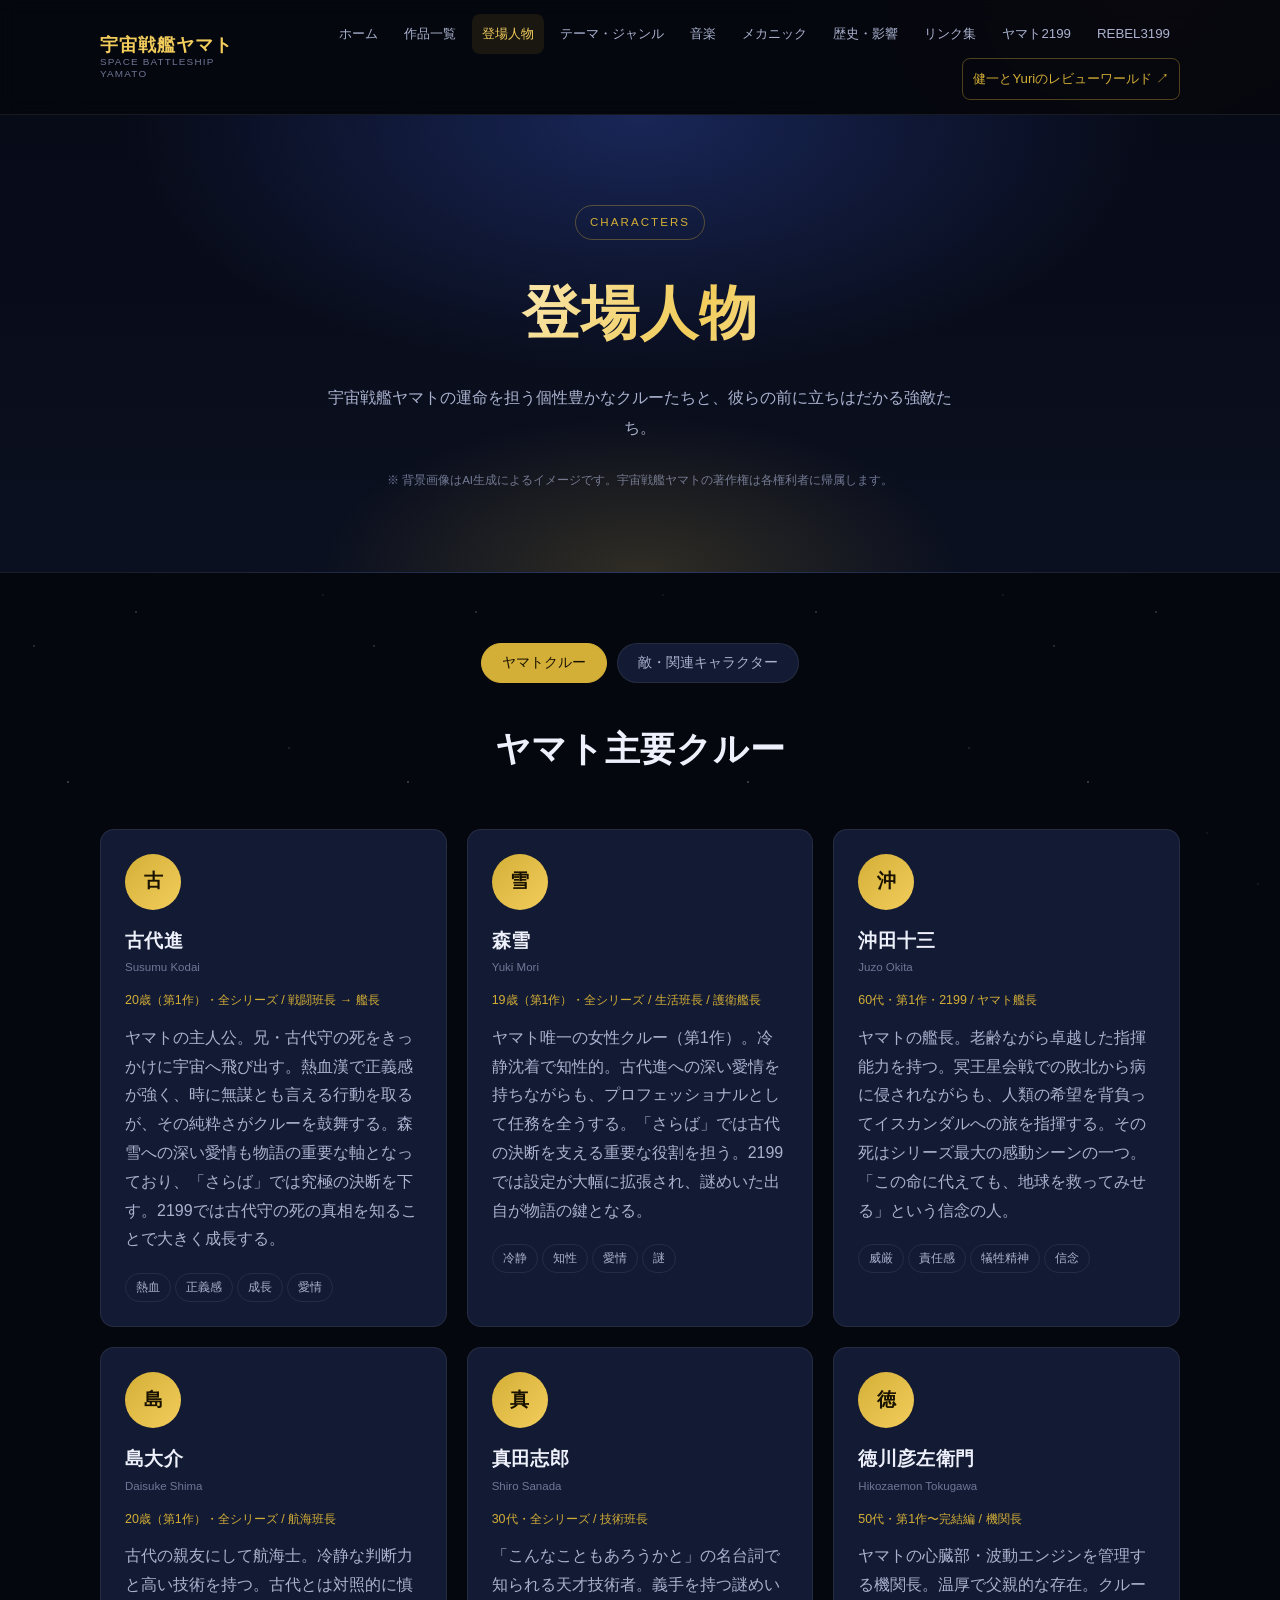
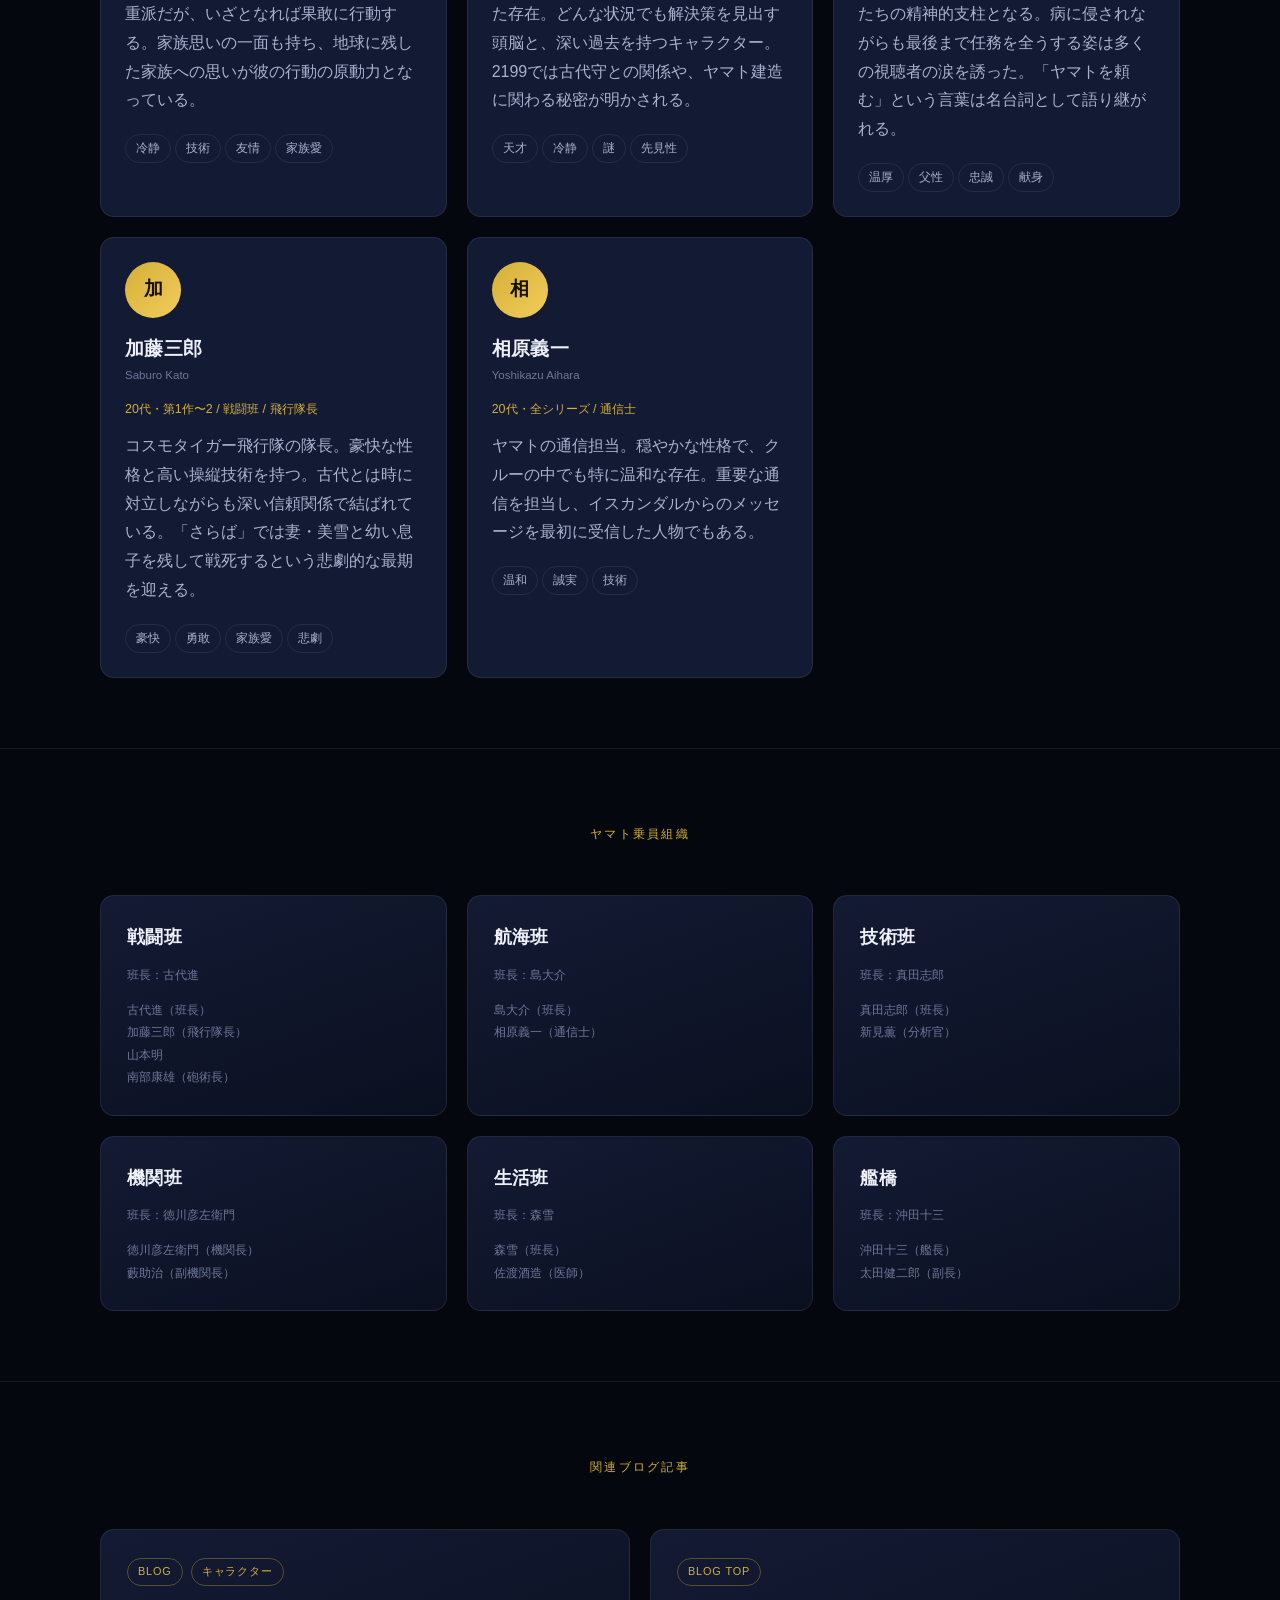
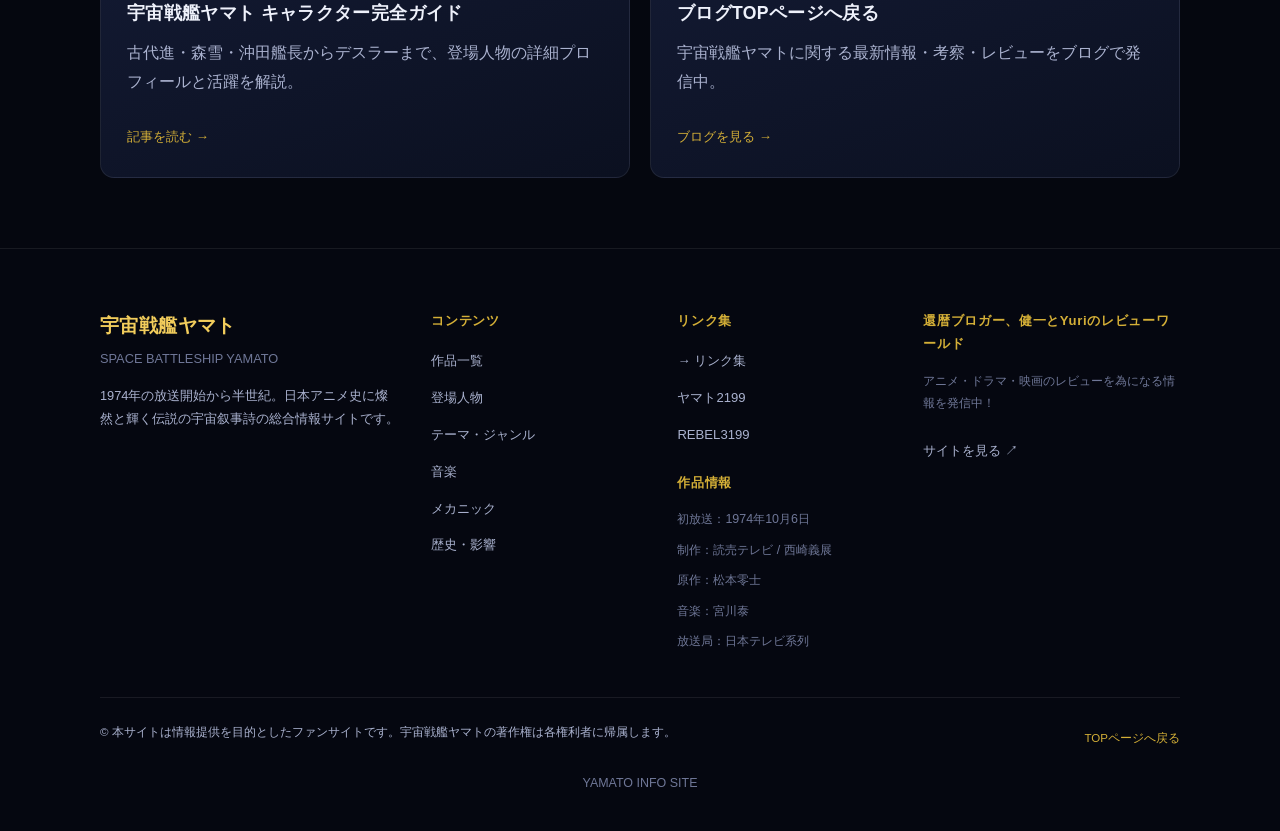
==== characters.html @ c0e8f72f "Initial static rebuild of 宇宙戦艦ヤマト総合情報サイト" ====
<!DOCTYPE html>
<html lang="ja">
<head>
<meta charset="UTF-8">
<meta name="viewport" content="width=device-width, initial-scale=1.0">
<title>登場人物 | 宇宙戦艦ヤマト 総合情報サイト</title>
<meta name="description" content="古代進、森雪、沖田艦長らヤマトクルーと、デスラー総統ら敵・関連キャラクターのプロフィールを紹介。">
<link rel="stylesheet" href="style.css">
</head>
<body>

<header class="site-header">
  <div class="header-inner">
    <a href="index.html" class="logo">
      <span class="logo-main">宇宙戦艦ヤマト</span>
      <span class="logo-sub">SPACE BATTLESHIP YAMATO</span>
    </a>
    <button class="nav-toggle" aria-label="メニューを開く" aria-expanded="false">&#9776;</button>
    <nav class="site-nav">
      <a href="index.html">ホーム</a>
      <a href="works.html">作品一覧</a>
      <a href="characters.html">登場人物</a>
      <a href="themes.html">テーマ・ジャンル</a>
      <a href="music.html">音楽</a>
      <a href="mechanics.html">メカニック</a>
      <a href="history.html">歴史・影響</a>
      <a href="links.html">リンク集</a>
      <a href="yamato2199.html">ヤマト2199</a>
      <a href="rebel3199.html">REBEL3199</a>
      <a href="https://www.anime-station.org/" target="_blank" rel="noopener noreferrer" class="nav-external">健一とYuriのレビューワールド ↗</a>
    </nav>
  </div>
</header>

<main>

  <section class="hero">
    <div class="container">
      <span class="eyebrow">CHARACTERS</span>
      <h1>登場人物</h1>
      <p class="lead">宇宙戦艦ヤマトの運命を担う個性豊かなクルーたちと、彼らの前に立ちはだかる強敵たち。</p>
      <p class="hero-note">※ 背景画像はAI生成によるイメージです。宇宙戦艦ヤマトの著作権は各権利者に帰属します。</p>
    </div>
  </section>

  <section>
    <div class="container">

      <div class="tabbar" data-tab-group="characters">
        <button class="tab-btn active" data-tab-target="crew">ヤマトクルー</button>
        <button class="tab-btn" data-tab-target="enemy">敵・関連キャラクター</button>
      </div>

      <!-- CREW PANEL -->
      <div class="tab-panel active" data-tab-panel="characters" data-tab-value="crew">
        <div class="section-head">
          <h2>ヤマト主要クルー</h2>
        </div>
        <div class="grid grid-3">

          <div class="char-card">
            <div class="char-avatar">古</div>
            <h3>古代進</h3>
            <p class="char-name-en">Susumu Kodai</p>
            <p class="char-meta">20歳（第1作）・全シリーズ / 戦闘班長 → 艦長</p>
            <p>ヤマトの主人公。兄・古代守の死をきっかけに宇宙へ飛び出す。熱血漢で正義感が強く、時に無謀とも言える行動を取るが、その純粋さがクルーを鼓舞する。森雪への深い愛情も物語の重要な軸となっており、「さらば」では究極の決断を下す。2199では古代守の死の真相を知ることで大きく成長する。</p>
            <span class="tag">熱血</span><span class="tag">正義感</span><span class="tag">成長</span><span class="tag">愛情</span>
          </div>

          <div class="char-card">
            <div class="char-avatar">雪</div>
            <h3>森雪</h3>
            <p class="char-name-en">Yuki Mori</p>
            <p class="char-meta">19歳（第1作）・全シリーズ / 生活班長 / 護衛艦長</p>
            <p>ヤマト唯一の女性クルー（第1作）。冷静沈着で知性的。古代進への深い愛情を持ちながらも、プロフェッショナルとして任務を全うする。「さらば」では古代の決断を支える重要な役割を担う。2199では設定が大幅に拡張され、謎めいた出自が物語の鍵となる。</p>
            <span class="tag">冷静</span><span class="tag">知性</span><span class="tag">愛情</span><span class="tag">謎</span>
          </div>

          <div class="char-card">
            <div class="char-avatar">沖</div>
            <h3>沖田十三</h3>
            <p class="char-name-en">Juzo Okita</p>
            <p class="char-meta">60代・第1作・2199 / ヤマト艦長</p>
            <p>ヤマトの艦長。老齢ながら卓越した指揮能力を持つ。冥王星会戦での敗北から病に侵されながらも、人類の希望を背負ってイスカンダルへの旅を指揮する。その死はシリーズ最大の感動シーンの一つ。「この命に代えても、地球を救ってみせる」という信念の人。</p>
            <span class="tag">威厳</span><span class="tag">責任感</span><span class="tag">犠牲精神</span><span class="tag">信念</span>
          </div>

          <div class="char-card">
            <div class="char-avatar">島</div>
            <h3>島大介</h3>
            <p class="char-name-en">Daisuke Shima</p>
            <p class="char-meta">20歳（第1作）・全シリーズ / 航海班長</p>
            <p>古代の親友にして航海士。冷静な判断力と高い技術を持つ。古代とは対照的に慎重派だが、いざとなれば果敢に行動する。家族思いの一面も持ち、地球に残した家族への思いが彼の行動の原動力となっている。</p>
            <span class="tag">冷静</span><span class="tag">技術</span><span class="tag">友情</span><span class="tag">家族愛</span>
          </div>

          <div class="char-card">
            <div class="char-avatar">真</div>
            <h3>真田志郎</h3>
            <p class="char-name-en">Shiro Sanada</p>
            <p class="char-meta">30代・全シリーズ / 技術班長</p>
            <p>「こんなこともあろうかと」の名台詞で知られる天才技術者。義手を持つ謎めいた存在。どんな状況でも解決策を見出す頭脳と、深い過去を持つキャラクター。2199では古代守との関係や、ヤマト建造に関わる秘密が明かされる。</p>
            <span class="tag">天才</span><span class="tag">冷静</span><span class="tag">謎</span><span class="tag">先見性</span>
          </div>

          <div class="char-card">
            <div class="char-avatar">徳</div>
            <h3>徳川彦左衛門</h3>
            <p class="char-name-en">Hikozaemon Tokugawa</p>
            <p class="char-meta">50代・第1作〜完結編 / 機関長</p>
            <p>ヤマトの心臓部・波動エンジンを管理する機関長。温厚で父親的な存在。クルーたちの精神的支柱となる。病に侵されながらも最後まで任務を全うする姿は多くの視聴者の涙を誘った。「ヤマトを頼む」という言葉は名台詞として語り継がれる。</p>
            <span class="tag">温厚</span><span class="tag">父性</span><span class="tag">忠誠</span><span class="tag">献身</span>
          </div>

          <div class="char-card">
            <div class="char-avatar">加</div>
            <h3>加藤三郎</h3>
            <p class="char-name-en">Saburo Kato</p>
            <p class="char-meta">20代・第1作〜2 / 戦闘班 / 飛行隊長</p>
            <p>コスモタイガー飛行隊の隊長。豪快な性格と高い操縦技術を持つ。古代とは時に対立しながらも深い信頼関係で結ばれている。「さらば」では妻・美雪と幼い息子を残して戦死するという悲劇的な最期を迎える。</p>
            <span class="tag">豪快</span><span class="tag">勇敢</span><span class="tag">家族愛</span><span class="tag">悲劇</span>
          </div>

          <div class="char-card">
            <div class="char-avatar">相</div>
            <h3>相原義一</h3>
            <p class="char-name-en">Yoshikazu Aihara</p>
            <p class="char-meta">20代・全シリーズ / 通信士</p>
            <p>ヤマトの通信担当。穏やかな性格で、クルーの中でも特に温和な存在。重要な通信を担当し、イスカンダルからのメッセージを最初に受信した人物でもある。</p>
            <span class="tag">温和</span><span class="tag">誠実</span><span class="tag">技術</span>
          </div>

        </div>
      </div>

      <!-- ENEMY PANEL -->
      <div class="tab-panel" data-tab-panel="characters" data-tab-value="enemy">
        <div class="section-head">
          <h2>敵・関連キャラクター</h2>
        </div>
        <div class="grid grid-3">

          <div class="char-card enemy">
            <div class="char-avatar">デ</div>
            <h3>デスラー</h3>
            <p class="char-name-en">Abelt Dessler</p>
            <p class="char-meta">ガミラス帝国 / ガミラス総統</p>
            <p>第1作の主要敵役。ガミラス星の独裁者にして天才的戦略家。当初は冷酷な侵略者として描かれるが、後のシリーズでは複雑な内面と誇り高き姿が明かされ、ヤマトの宿命的な好敵手となる。2199では「ガミラス人も生きる場所を求める者たち」という悲劇的な側面が強調される。</p>
            <span class="tag">カリスマ</span><span class="tag">誇り</span><span class="tag">宿命</span><span class="tag">複雑</span>
          </div>

          <div class="char-card enemy">
            <div class="char-avatar">ス</div>
            <h3>スターシャ</h3>
            <p class="char-name-en">Starsha Iscandar</p>
            <p class="char-meta">イスカンダル / イスカンダル女王</p>
            <p>イスカンダル星の女王。コスモクリーナーDの設計図を地球に送り、ヤマトの旅の目的を作った人物。古代守との悲恋、そして妹サーシャを通じてヤマトとの深い縁を持つ。2199では彼女の秘密と、ガミラスとイスカンダルの関係が詳しく描かれる。</p>
            <span class="tag">神秘</span><span class="tag">愛</span><span class="tag">犠牲</span><span class="tag">孤独</span>
          </div>

          <div class="char-card enemy">
            <div class="char-avatar">ズ</div>
            <h3>ズォーダー大帝</h3>
            <p class="char-name-en">Zordar</p>
            <p class="char-meta">白色彗星帝国 / 白色彗星帝国皇帝</p>
            <p>「さらば」「ヤマト2」の主要敵役。白色彗星帝国の皇帝。不死身の肉体を持ち、宇宙征服を目指す。テレサとの関係が物語の重要な鍵となる。2202では彼の真の目的と「愛」への歪んだ執着が描かれる。</p>
            <span class="tag">不死</span><span class="tag">傲慢</span><span class="tag">執着</span><span class="tag">悲劇</span>
          </div>

          <div class="char-card enemy">
            <div class="char-avatar">テ</div>
            <h3>テレサ</h3>
            <p class="char-name-en">Teresa</p>
            <p class="char-meta">テレザート星 / テレザート星人</p>
            <p>「さらば」に登場する謎の存在。宇宙の平和を守るために白色彗星帝国と戦う。古代進たちに助けを求めるメッセージを送り、ヤマトをテレザート星へ導く。その純粋な愛と犠牲の精神は多くのファンの心を打った。</p>
            <span class="tag">純粋</span><span class="tag">愛</span><span class="tag">犠牲</span><span class="tag">神秘</span>
          </div>

          <div class="char-card enemy">
            <div class="char-avatar">ド</div>
            <h3>ドメル将軍</h3>
            <p class="char-name-en">Domel</p>
            <p class="char-meta">ガミラス帝国 / ガミラス銀河方面軍司令</p>
            <p>「ガミラスのロンメル」と呼ばれる天才的な戦術家。ヤマトを追い詰める強敵として登場するが、その誇り高き戦士としての姿勢は敵ながら尊敬を集める。2199では彼の家族や内面が丁寧に描かれ、より人間的なキャラクターとなった。</p>
            <span class="tag">天才</span><span class="tag">誇り</span><span class="tag">戦士</span><span class="tag">悲劇</span>
          </div>

          <div class="char-card enemy">
            <div class="char-avatar">メ</div>
            <h3>メルダ・ディッツ</h3>
            <p class="char-name-en">Melda Dietz</p>
            <p class="char-meta">ガミラス帝国 / ガミラス戦闘機パイロット</p>
            <p>2199で新たに登場したキャラクター。ガミラスの女性パイロットで、ヤマトに捕虜として乗艦することになる。彼女を通じて「敵」であるガミラス人の人間性が描かれ、異文化理解のテーマが深められた。</p>
            <span class="tag">誇り</span><span class="tag">勇敢</span><span class="tag">誠実</span><span class="tag">架け橋</span>
          </div>

        </div>
      </div>

    </div>
  </section>

  <!-- ORG CHART -->
  <section>
    <div class="container">
      <div class="section-head">
        <span class="section-kicker">ヤマト乗員組織</span>
      </div>
      <div class="grid grid-3">
        <div class="card">
          <h3>戦闘班</h3>
          <p class="small">班長：古代進</p>
          <ul class="small">
            <li>古代進（班長）</li>
            <li>加藤三郎（飛行隊長）</li>
            <li>山本明</li>
            <li>南部康雄（砲術長）</li>
          </ul>
        </div>
        <div class="card">
          <h3>航海班</h3>
          <p class="small">班長：島大介</p>
          <ul class="small">
            <li>島大介（班長）</li>
            <li>相原義一（通信士）</li>
          </ul>
        </div>
        <div class="card">
          <h3>技術班</h3>
          <p class="small">班長：真田志郎</p>
          <ul class="small">
            <li>真田志郎（班長）</li>
            <li>新見薫（分析官）</li>
          </ul>
        </div>
        <div class="card">
          <h3>機関班</h3>
          <p class="small">班長：徳川彦左衛門</p>
          <ul class="small">
            <li>徳川彦左衛門（機関長）</li>
            <li>藪助治（副機関長）</li>
          </ul>
        </div>
        <div class="card">
          <h3>生活班</h3>
          <p class="small">班長：森雪</p>
          <ul class="small">
            <li>森雪（班長）</li>
            <li>佐渡酒造（医師）</li>
          </ul>
        </div>
        <div class="card">
          <h3>艦橋</h3>
          <p class="small">班長：沖田十三</p>
          <ul class="small">
            <li>沖田十三（艦長）</li>
            <li>太田健二郎（副長）</li>
          </ul>
        </div>
      </div>
    </div>
  </section>

  <!-- BLOG -->
  <section>
    <div class="container">
      <div class="section-head">
        <span class="section-kicker">関連ブログ記事</span>
      </div>
      <div class="grid grid-2">
        <a class="card" href="https://ameblo.jp/kenanime2026/entry-12955072585.html" target="_blank" rel="noopener noreferrer">
          <span class="badge badge-outline">BLOG</span><span class="badge badge-outline">キャラクター</span>
          <h3 style="margin-top:12px;">宇宙戦艦ヤマト キャラクター完全ガイド</h3>
          <p>古代進・森雪・沖田艦長からデスラーまで、登場人物の詳細プロフィールと活躍を解説。</p>
          <span class="card-link">記事を読む →</span>
        </a>
        <a class="card" href="https://www.anime-station.org/" target="_blank" rel="noopener noreferrer">
          <span class="badge badge-outline">BLOG TOP</span>
          <h3 style="margin-top:12px;">ブログTOPページへ戻る</h3>
          <p>宇宙戦艦ヤマトに関する最新情報・考察・レビューをブログで発信中。</p>
          <span class="card-link">ブログを見る →</span>
        </a>
      </div>
    </div>
  </section>

</main>

<footer class="site-footer">
  <div class="container">
    <div class="footer-inner">
      <div class="footer-brand">
        <h2>宇宙戦艦ヤマト</h2>
        <p class="small" style="margin-bottom:14px;">SPACE BATTLESHIP YAMATO</p>
        <p>1974年の放送開始から半世紀。日本アニメ史に燦然と輝く伝説の宇宙叙事詩の総合情報サイトです。</p>
      </div>
      <div class="footer-col">
        <h3>コンテンツ</h3>
        <ul>
          <li><a href="works.html">作品一覧</a></li>
          <li><a href="characters.html">登場人物</a></li>
          <li><a href="themes.html">テーマ・ジャンル</a></li>
          <li><a href="music.html">音楽</a></li>
          <li><a href="mechanics.html">メカニック</a></li>
          <li><a href="history.html">歴史・影響</a></li>
        </ul>
      </div>
      <div class="footer-col">
        <h3>リンク集</h3>
        <ul>
          <li><a href="links.html">→ リンク集</a></li>
          <li><a href="yamato2199.html">ヤマト2199</a></li>
          <li><a href="rebel3199.html">REBEL3199</a></li>
        </ul>
        <h3 style="margin-top:22px;">作品情報</h3>
        <ul class="footer-info">
          <li>初放送：1974年10月6日</li>
          <li>制作：読売テレビ / 西崎義展</li>
          <li>原作：松本零士</li>
          <li>音楽：宮川泰</li>
          <li>放送局：日本テレビ系列</li>
        </ul>
      </div>
      <div class="footer-col">
        <h3>還暦ブロガー、健一とYuriのレビューワールド</h3>
        <p class="small">アニメ・ドラマ・映画のレビューを為になる情報を発信中！</p>
        <a href="https://www.anime-station.org/" target="_blank" rel="noopener noreferrer" class="card-link">サイトを見る ↗</a>
      </div>
    </div>
    <div class="footer-bottom">
      <p>© 本サイトは情報提供を目的としたファンサイトです。宇宙戦艦ヤマトの著作権は各権利者に帰属します。</p>
      <a href="index.html">TOPページへ戻る</a>
    </div>
    <p class="small center" style="margin-top:18px;">YAMATO INFO SITE</p>
  </div>
</footer>

<script src="script.js"></script>
</body>
</html>
---- style.css ----
/* =========================================================
   宇宙戦艦ヤマト 総合情報サイト — style.css
   ダークテーマ / 宇宙的な雰囲気 / レスポンシブ対応
   ========================================================= */

:root {
  --bg-void: #05070f;
  --bg-panel: #0b1020;
  --bg-panel-alt: #10162b;
  --bg-card: #131a33;
  --border-soft: rgba(255, 255, 255, 0.08);
  --border-strong: rgba(212, 175, 55, 0.35);
  --text-main: #eef1fb;
  --text-sub: #aab2cf;
  --text-faint: #6f7797;
  --gold: #d4af37;
  --gold-bright: #f2cd5c;
  --red: #c0392b;
  --red-bright: #e74c3c;
  --blue-glow: #3a5bd0;
  --max-width: 1120px;
  --radius: 14px;
  --shadow-soft: 0 10px 30px rgba(0, 0, 0, 0.45);
}

* {
  box-sizing: border-box;
}

html {
  scroll-behavior: smooth;
}

body {
  margin: 0;
  font-family: "Hiragino Kaku Gothic ProN", "Hiragino Sans", "Yu Gothic", "Noto Sans JP", "Meiryo", sans-serif;
  background:
    radial-gradient(ellipse 900px 500px at 12% -10%, rgba(58, 91, 208, 0.25), transparent 60%),
    radial-gradient(ellipse 700px 500px at 90% 0%, rgba(192, 57, 43, 0.15), transparent 55%),
    var(--bg-void);
  color: var(--text-main);
  line-height: 1.8;
  overflow-x: hidden;
}

img, svg {
  max-width: 100%;
  display: block;
}

a {
  color: inherit;
  text-decoration: none;
}

ul {
  padding: 0;
  margin: 0;
  list-style: none;
}

h1, h2, h3, h4 {
  margin: 0;
  font-weight: 700;
  letter-spacing: 0.02em;
}

p {
  margin: 0 0 1em;
  color: var(--text-sub);
}

.container {
  max-width: var(--max-width);
  margin: 0 auto;
  padding: 0 20px;
}

/* ---------- starfield backdrop ---------- */
body::before {
  content: "";
  position: fixed;
  inset: 0;
  z-index: -1;
  background-image:
    radial-gradient(2px 2px at 20% 30%, rgba(255,255,255,0.7), transparent 60%),
    radial-gradient(1.5px 1.5px at 70% 60%, rgba(255,255,255,0.5), transparent 60%),
    radial-gradient(2px 2px at 40% 80%, rgba(255,255,255,0.55), transparent 60%),
    radial-gradient(1.5px 1.5px at 85% 20%, rgba(255,255,255,0.6), transparent 60%),
    radial-gradient(1.5px 1.5px at 55% 45%, rgba(255,255,255,0.4), transparent 60%),
    radial-gradient(2px 2px at 10% 90%, rgba(255,255,255,0.5), transparent 60%),
    radial-gradient(1.5px 1.5px at 95% 75%, rgba(255,255,255,0.45), transparent 60%);
  background-repeat: repeat;
  background-size: 340px 340px;
  opacity: 0.7;
}

/* ---------- header / nav ---------- */
.site-header {
  position: sticky;
  top: 0;
  z-index: 100;
  background: rgba(5, 7, 15, 0.86);
  backdrop-filter: blur(10px);
  border-bottom: 1px solid var(--border-soft);
}

.header-inner {
  max-width: var(--max-width);
  margin: 0 auto;
  padding: 14px 20px;
  display: flex;
  align-items: center;
  justify-content: space-between;
  gap: 16px;
}

.logo {
  display: flex;
  flex-direction: column;
  line-height: 1.2;
}

.logo-main {
  font-size: 1.15rem;
  font-weight: 800;
  color: var(--gold-bright);
  letter-spacing: 0.05em;
}

.logo-sub {
  font-size: 0.62rem;
  color: var(--text-faint);
  letter-spacing: 0.12em;
}

.nav-toggle {
  display: none;
  background: none;
  border: 1px solid var(--border-soft);
  color: var(--text-main);
  font-size: 1.3rem;
  width: 42px;
  height: 42px;
  border-radius: 8px;
  cursor: pointer;
}

.site-nav {
  display: flex;
  flex-wrap: wrap;
  gap: 4px 6px;
  justify-content: flex-end;
}

.site-nav a {
  font-size: 0.83rem;
  padding: 8px 10px;
  border-radius: 8px;
  color: var(--text-sub);
  white-space: nowrap;
  transition: color 0.2s, background 0.2s;
}

.site-nav a:hover,
.site-nav a.active {
  color: var(--gold-bright);
  background: rgba(212, 175, 55, 0.1);
}

.site-nav a.nav-external {
  color: var(--gold);
  border: 1px solid var(--border-strong);
}

/* ---------- hero ---------- */
.hero {
  position: relative;
  padding: 90px 20px 70px;
  text-align: center;
  overflow: hidden;
  background:
    radial-gradient(ellipse 800px 400px at 50% 0%, rgba(58, 91, 208, 0.35), transparent 65%),
    linear-gradient(180deg, #070a17 0%, #0b1020 100%);
  border-bottom: 1px solid var(--border-soft);
}

.hero::after {
  content: "";
  position: absolute;
  left: 50%;
  bottom: -160px;
  transform: translateX(-50%);
  width: 640px;
  height: 320px;
  background: radial-gradient(ellipse, rgba(212, 175, 55, 0.18), transparent 70%);
  pointer-events: none;
}

.eyebrow {
  display: inline-block;
  font-size: 0.72rem;
  letter-spacing: 0.18em;
  color: var(--gold);
  border: 1px solid var(--border-strong);
  padding: 6px 14px;
  border-radius: 999px;
  margin-bottom: 22px;
}

.hero h1 {
  font-size: clamp(2.1rem, 6vw, 3.6rem);
  background: linear-gradient(120deg, #fff 20%, var(--gold-bright) 55%, #fff 85%);
  -webkit-background-clip: text;
  background-clip: text;
  color: transparent;
  margin-bottom: 18px;
}

.hero .lead {
  max-width: 640px;
  margin: 0 auto 28px;
  color: var(--text-sub);
  font-size: 1.02rem;
}

.hero-note {
  margin-top: 26px;
  font-size: 0.72rem;
  color: var(--text-faint);
}

.button-row {
  display: flex;
  flex-wrap: wrap;
  gap: 12px;
  justify-content: center;
  margin-bottom: 14px;
}

.btn {
  display: inline-block;
  padding: 12px 26px;
  border-radius: 999px;
  font-size: 0.9rem;
  font-weight: 700;
  letter-spacing: 0.03em;
  transition: transform 0.2s, box-shadow 0.2s;
}

.btn-primary {
  background: linear-gradient(120deg, var(--gold), var(--gold-bright));
  color: #1a1200;
}

.btn-outline {
  border: 1px solid var(--border-strong);
  color: var(--gold-bright);
}

.btn-blog {
  border: 1px solid var(--border-strong);
  color: var(--gold-bright);
  padding: 10px 20px;
  border-radius: 999px;
  font-size: 0.85rem;
  display: inline-flex;
  align-items: center;
  gap: 8px;
}

.btn:hover {
  transform: translateY(-2px);
  box-shadow: var(--shadow-soft);
}

/* ---------- sections ---------- */
section {
  padding: 70px 0;
  border-bottom: 1px solid var(--border-soft);
}

.section-head {
  text-align: center;
  max-width: 680px;
  margin: 0 auto 48px;
}

.section-kicker {
  font-size: 0.72rem;
  letter-spacing: 0.2em;
  color: var(--gold);
  margin-bottom: 10px;
}

.section-head h2 {
  font-size: clamp(1.5rem, 4vw, 2.2rem);
  margin-bottom: 14px;
}

.section-head p {
  color: var(--text-sub);
}

.image-note {
  text-align: center;
  font-size: 0.72rem;
  color: var(--text-faint);
  margin-top: 8px;
}

/* ---------- grid / cards ---------- */
.grid {
  display: grid;
  gap: 20px;
}

.grid-2 { grid-template-columns: repeat(2, 1fr); }
.grid-3 { grid-template-columns: repeat(3, 1fr); }
.grid-4 { grid-template-columns: repeat(4, 1fr); }

.card {
  background: linear-gradient(160deg, var(--bg-card), var(--bg-panel));
  border: 1px solid var(--border-soft);
  border-radius: var(--radius);
  padding: 26px;
  transition: border-color 0.2s, transform 0.2s;
}

.card:hover {
  border-color: var(--border-strong);
  transform: translateY(-3px);
}

.card h3 {
  font-size: 1.1rem;
  margin-bottom: 10px;
  color: var(--text-main);
}

.card .card-icon {
  font-size: 1.6rem;
  margin-bottom: 14px;
}

.card-link {
  display: inline-block;
  margin-top: 12px;
  font-size: 0.82rem;
  color: var(--gold);
}

/* stat row */
.stat-row {
  display: flex;
  flex-wrap: wrap;
  justify-content: center;
  gap: 40px;
  margin: 34px 0;
}

.stat {
  text-align: center;
}

.stat .num {
  font-size: 2.2rem;
  font-weight: 800;
  color: var(--gold-bright);
}

.stat .label {
  font-size: 0.78rem;
  color: var(--text-faint);
}

/* tag pill */
.tag {
  display: inline-block;
  font-size: 0.72rem;
  color: var(--text-sub);
  border: 1px solid var(--border-soft);
  border-radius: 999px;
  padding: 3px 10px;
  margin: 3px 4px 0 0;
}

.badge {
  display: inline-block;
  font-size: 0.68rem;
  letter-spacing: 0.08em;
  color: #1a1200;
  background: var(--gold);
  border-radius: 999px;
  padding: 3px 10px;
  margin-right: 8px;
}

.badge-outline {
  background: none;
  color: var(--gold);
  border: 1px solid var(--border-strong);
}

.badge-red {
  background: var(--red);
  color: #fff;
}

/* ---------- timeline ---------- */
.timeline {
  position: relative;
  margin: 0 auto;
  max-width: 820px;
  padding-left: 26px;
  border-left: 2px solid var(--border-strong);
}

.timeline-item {
  position: relative;
  padding: 0 0 34px 20px;
}

.timeline-item::before {
  content: "";
  position: absolute;
  left: -33px;
  top: 4px;
  width: 12px;
  height: 12px;
  border-radius: 50%;
  background: var(--gold-bright);
  box-shadow: 0 0 0 4px rgba(212, 175, 55, 0.18);
}

.timeline-year {
  font-size: 1.3rem;
  font-weight: 800;
  color: var(--gold-bright);
}

.timeline-item h3 {
  margin: 4px 0 8px;
  font-size: 1.05rem;
}

/* ---------- episode / blog list ---------- */
.ep-grid {
  display: grid;
  grid-template-columns: repeat(3, 1fr);
  gap: 16px;
}

.ep-card {
  background: var(--bg-card);
  border: 1px solid var(--border-soft);
  border-radius: 10px;
  padding: 18px;
}

.ep-num {
  font-size: 0.72rem;
  color: var(--gold);
  letter-spacing: 0.1em;
  margin-bottom: 6px;
}

.ep-title {
  font-size: 0.92rem;
  color: var(--text-main);
  margin-bottom: 12px;
  min-height: 3.2em;
}

.ep-link {
  font-size: 0.78rem;
  color: var(--gold-bright);
}

.ep-link:hover {
  text-decoration: underline;
}

/* ---------- tabs ---------- */
.tabbar {
  display: flex;
  justify-content: center;
  gap: 10px;
  margin-bottom: 34px;
  flex-wrap: wrap;
}

.tab-btn {
  background: var(--bg-card);
  border: 1px solid var(--border-soft);
  color: var(--text-sub);
  padding: 10px 20px;
  border-radius: 999px;
  font-size: 0.85rem;
  cursor: pointer;
}

.tab-btn.active {
  color: #1a1200;
  background: var(--gold);
  border-color: var(--gold);
}

.tab-panel {
  display: none;
}

.tab-panel.active {
  display: block;
}

/* ---------- character card ---------- */
.char-card {
  background: var(--bg-card);
  border: 1px solid var(--border-soft);
  border-radius: var(--radius);
  padding: 24px;
}

.char-avatar {
  width: 56px;
  height: 56px;
  border-radius: 50%;
  display: flex;
  align-items: center;
  justify-content: center;
  font-weight: 800;
  font-size: 1.2rem;
  color: #1a1200;
  background: linear-gradient(135deg, var(--gold), var(--gold-bright));
  margin-bottom: 14px;
}

.char-name-en {
  font-size: 0.72rem;
  color: var(--text-faint);
}

.char-meta {
  font-size: 0.78rem;
  color: var(--gold);
  margin: 6px 0 12px;
}

/* enemy variant */
.char-card.enemy .char-avatar {
  background: linear-gradient(135deg, var(--red), var(--red-bright));
  color: #fff;
}

.char-card.enemy .char-meta {
  color: var(--red-bright);
}

/* ---------- spec table ---------- */
.spec-grid {
  display: grid;
  grid-template-columns: repeat(4, 1fr);
  gap: 16px;
  margin-bottom: 40px;
}

.spec-item {
  text-align: center;
  background: var(--bg-card);
  border: 1px solid var(--border-soft);
  border-radius: 10px;
  padding: 18px 10px;
}

.spec-icon {
  font-size: 1.4rem;
  margin-bottom: 6px;
}

.spec-value {
  font-size: 1.15rem;
  font-weight: 800;
  color: var(--gold-bright);
}

.spec-label {
  font-size: 0.72rem;
  color: var(--text-faint);
}

table.data-table {
  width: 100%;
  border-collapse: collapse;
  font-size: 0.85rem;
}

table.data-table th,
table.data-table td {
  text-align: left;
  padding: 10px 12px;
  border-bottom: 1px solid var(--border-soft);
  color: var(--text-sub);
}

table.data-table th {
  color: var(--gold);
  font-weight: 700;
}

.table-scroll {
  overflow-x: auto;
  border: 1px solid var(--border-soft);
  border-radius: 10px;
}

/* ---------- link list (links page) ---------- */
.link-group {
  margin-bottom: 40px;
}

.link-group h3 {
  font-size: 1rem;
  color: var(--gold-bright);
  margin-bottom: 14px;
  display: flex;
  align-items: center;
  gap: 8px;
}

.link-list a {
  display: flex;
  justify-content: space-between;
  align-items: center;
  gap: 16px;
  background: var(--bg-card);
  border: 1px solid var(--border-soft);
  border-radius: 10px;
  padding: 16px 20px;
  margin-bottom: 10px;
  transition: border-color 0.2s;
}

.link-list a:hover {
  border-color: var(--border-strong);
}

.link-list .link-title {
  color: var(--text-main);
  font-weight: 700;
  font-size: 0.92rem;
}

.link-list .link-desc {
  color: var(--text-faint);
  font-size: 0.78rem;
  font-weight: 400;
}

.link-list .link-arrow {
  color: var(--gold);
  flex-shrink: 0;
}

.notice-box {
  background: var(--bg-panel-alt);
  border: 1px solid var(--border-soft);
  border-radius: var(--radius);
  padding: 24px;
  font-size: 0.84rem;
  color: var(--text-faint);
}

.notice-box p {
  margin-bottom: 8px;
  color: var(--text-faint);
}

/* ---------- misc content blocks ---------- */
.panel {
  background: var(--bg-card);
  border: 1px solid var(--border-soft);
  border-radius: var(--radius);
  padding: 28px;
}

.two-col {
  display: grid;
  grid-template-columns: 1.1fr 0.9fr;
  gap: 40px;
  align-items: center;
}

.quote-block {
  border-left: 3px solid var(--gold);
  padding-left: 18px;
  font-style: italic;
  color: var(--text-sub);
  margin: 20px 0;
}

.chapter-card {
  background: var(--bg-card);
  border: 1px solid var(--border-soft);
  border-radius: var(--radius);
  padding: 22px;
  margin-bottom: 16px;
}

.chapter-card.current {
  border-color: var(--border-strong);
  background: linear-gradient(160deg, rgba(212, 175, 55, 0.08), var(--bg-card));
}

.chapter-head {
  display: flex;
  align-items: center;
  gap: 12px;
  margin-bottom: 10px;
  flex-wrap: wrap;
}

.chapter-num {
  font-weight: 800;
  color: var(--gold-bright);
}

.status-pill {
  font-size: 0.68rem;
  padding: 3px 10px;
  border-radius: 999px;
  border: 1px solid var(--border-soft);
  color: var(--text-faint);
}

.status-pill.done {
  color: var(--gold);
  border-color: var(--border-strong);
}

.status-pill.wip {
  color: var(--text-faint);
}

/* ---------- blog CTA section ---------- */
.blog-cta {
  text-align: center;
  background: linear-gradient(160deg, rgba(212, 175, 55, 0.08), var(--bg-panel));
  border: 1px solid var(--border-strong);
  border-radius: var(--radius);
  padding: 40px 24px;
}

/* ---------- footer ---------- */
.site-footer {
  background: #050710;
  padding: 60px 0 24px;
}

.footer-inner {
  display: grid;
  grid-template-columns: 1.4fr 1fr 1fr 1.2fr;
  gap: 32px;
  padding-bottom: 36px;
  border-bottom: 1px solid var(--border-soft);
}

.footer-brand h2 {
  color: var(--gold-bright);
  font-size: 1.2rem;
  margin-bottom: 4px;
}

.footer-brand p {
  font-size: 0.8rem;
}

.footer-col h3 {
  font-size: 0.82rem;
  color: var(--gold);
  margin-bottom: 14px;
  letter-spacing: 0.05em;
}

.footer-col li {
  margin-bottom: 8px;
}

.footer-col a {
  font-size: 0.82rem;
  color: var(--text-sub);
}

.footer-col a:hover {
  color: var(--gold-bright);
}

.footer-info li {
  font-size: 0.78rem;
  color: var(--text-faint);
}

.footer-bottom {
  padding-top: 24px;
  display: flex;
  flex-wrap: wrap;
  gap: 12px;
  justify-content: space-between;
  align-items: center;
  font-size: 0.72rem;
  color: var(--text-faint);
}

.footer-bottom a {
  color: var(--gold);
}

/* ---------- utility ---------- */
.mt-0 { margin-top: 0; }
.center { text-align: center; }
.small { font-size: 0.78rem; color: var(--text-faint); }

/* =========================================================
   Responsive
   ========================================================= */
@media (max-width: 960px) {
  .grid-4 { grid-template-columns: repeat(2, 1fr); }
  .grid-3 { grid-template-columns: repeat(2, 1fr); }
  .ep-grid { grid-template-columns: repeat(2, 1fr); }
  .footer-inner { grid-template-columns: 1fr 1fr; }
  .two-col { grid-template-columns: 1fr; }
  .spec-grid { grid-template-columns: repeat(4, 1fr); }
}

@media (max-width: 720px) {
  .nav-toggle {
    display: inline-flex;
    align-items: center;
    justify-content: center;
  }

  .site-nav {
    display: none;
    position: absolute;
    top: 100%;
    left: 0;
    right: 0;
    background: rgba(5, 7, 15, 0.98);
    border-bottom: 1px solid var(--border-soft);
    flex-direction: column;
    align-items: stretch;
    padding: 10px 16px 20px;
    gap: 2px;
  }

  .site-header.nav-open .site-nav {
    display: flex;
  }

  .site-nav a {
    padding: 12px 10px;
  }

  .hero { padding: 60px 16px 50px; }

  section { padding: 50px 0; }

  .grid-2,
  .grid-3,
  .grid-4 {
    grid-template-columns: 1fr;
  }

  .ep-grid { grid-template-columns: 1fr; }

  .footer-inner { grid-template-columns: 1fr; }

  .spec-grid { grid-template-columns: repeat(2, 1fr); }

  .stat-row { gap: 24px; }

  .link-list a {
    flex-direction: column;
    align-items: flex-start;
  }
}

@media (max-width: 480px) {
  .logo-main { font-size: 1rem; }
  .hero h1 { font-size: 1.8rem; }
}
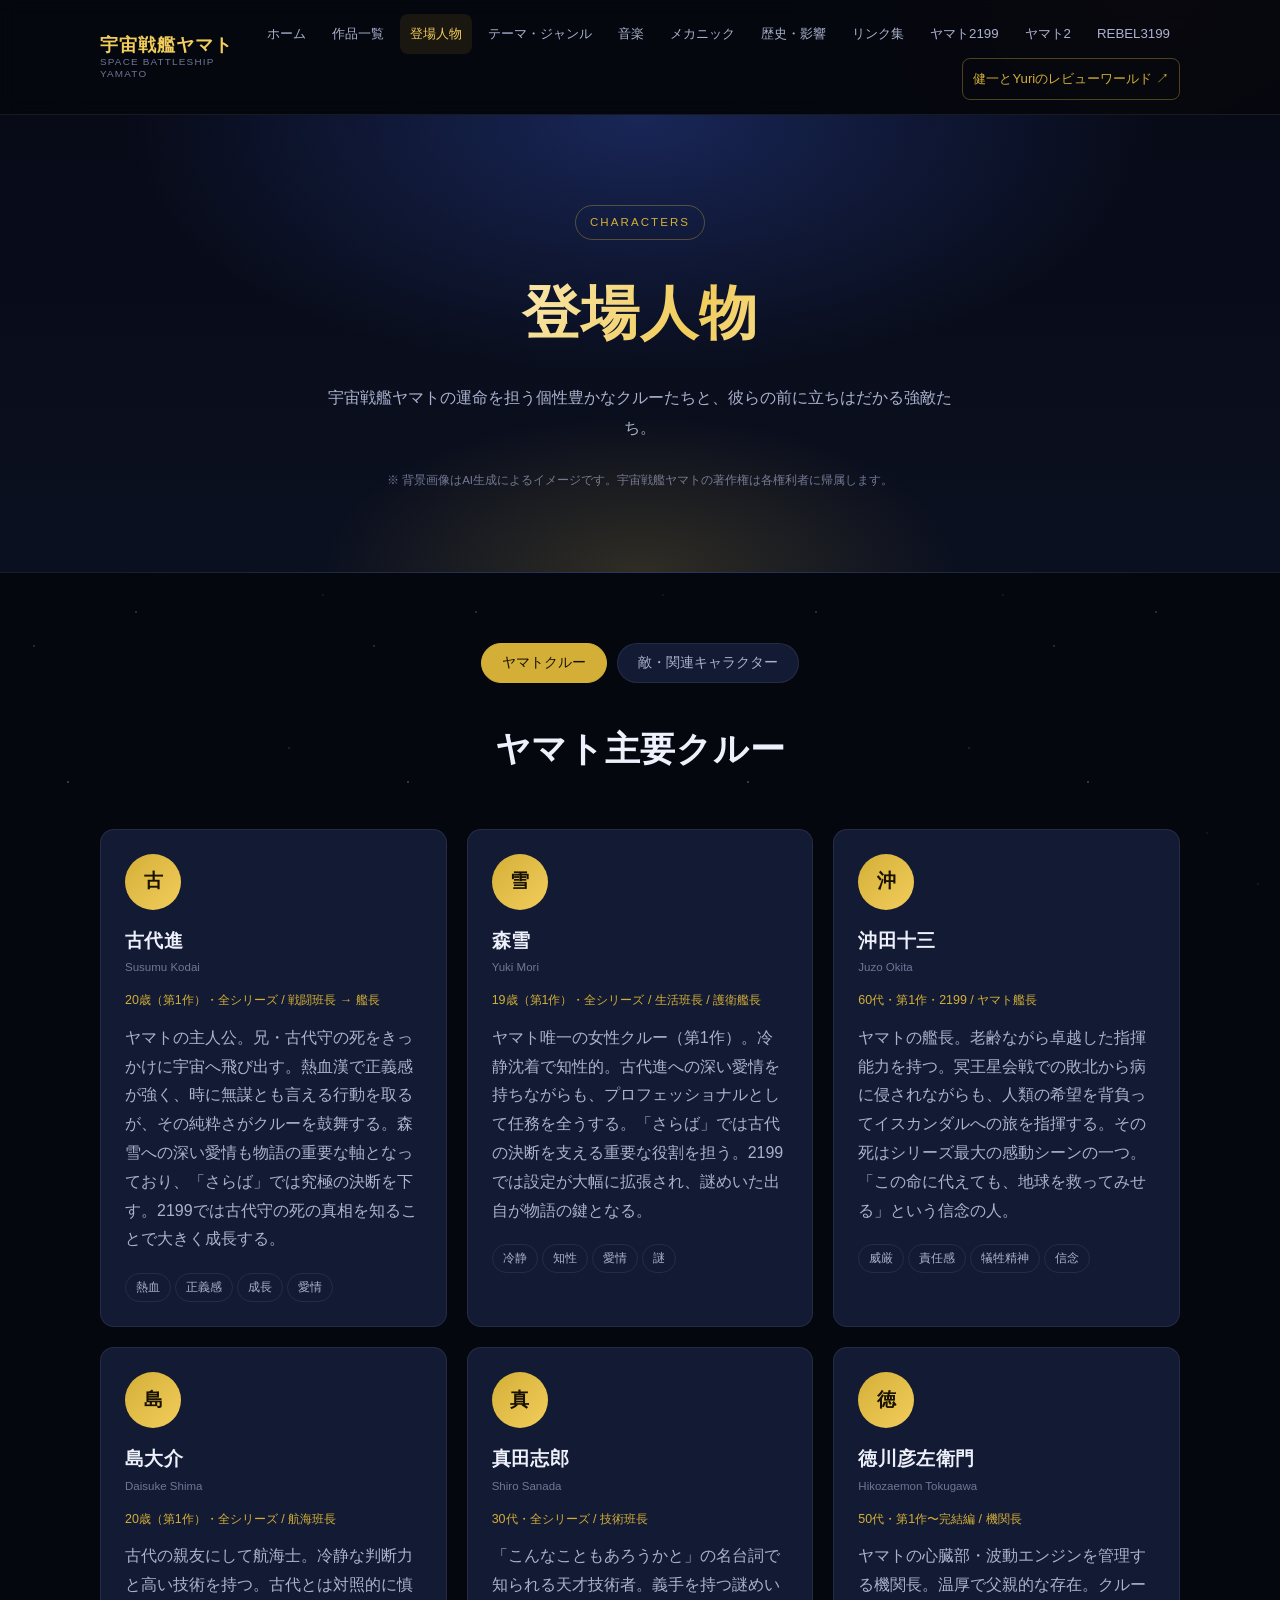
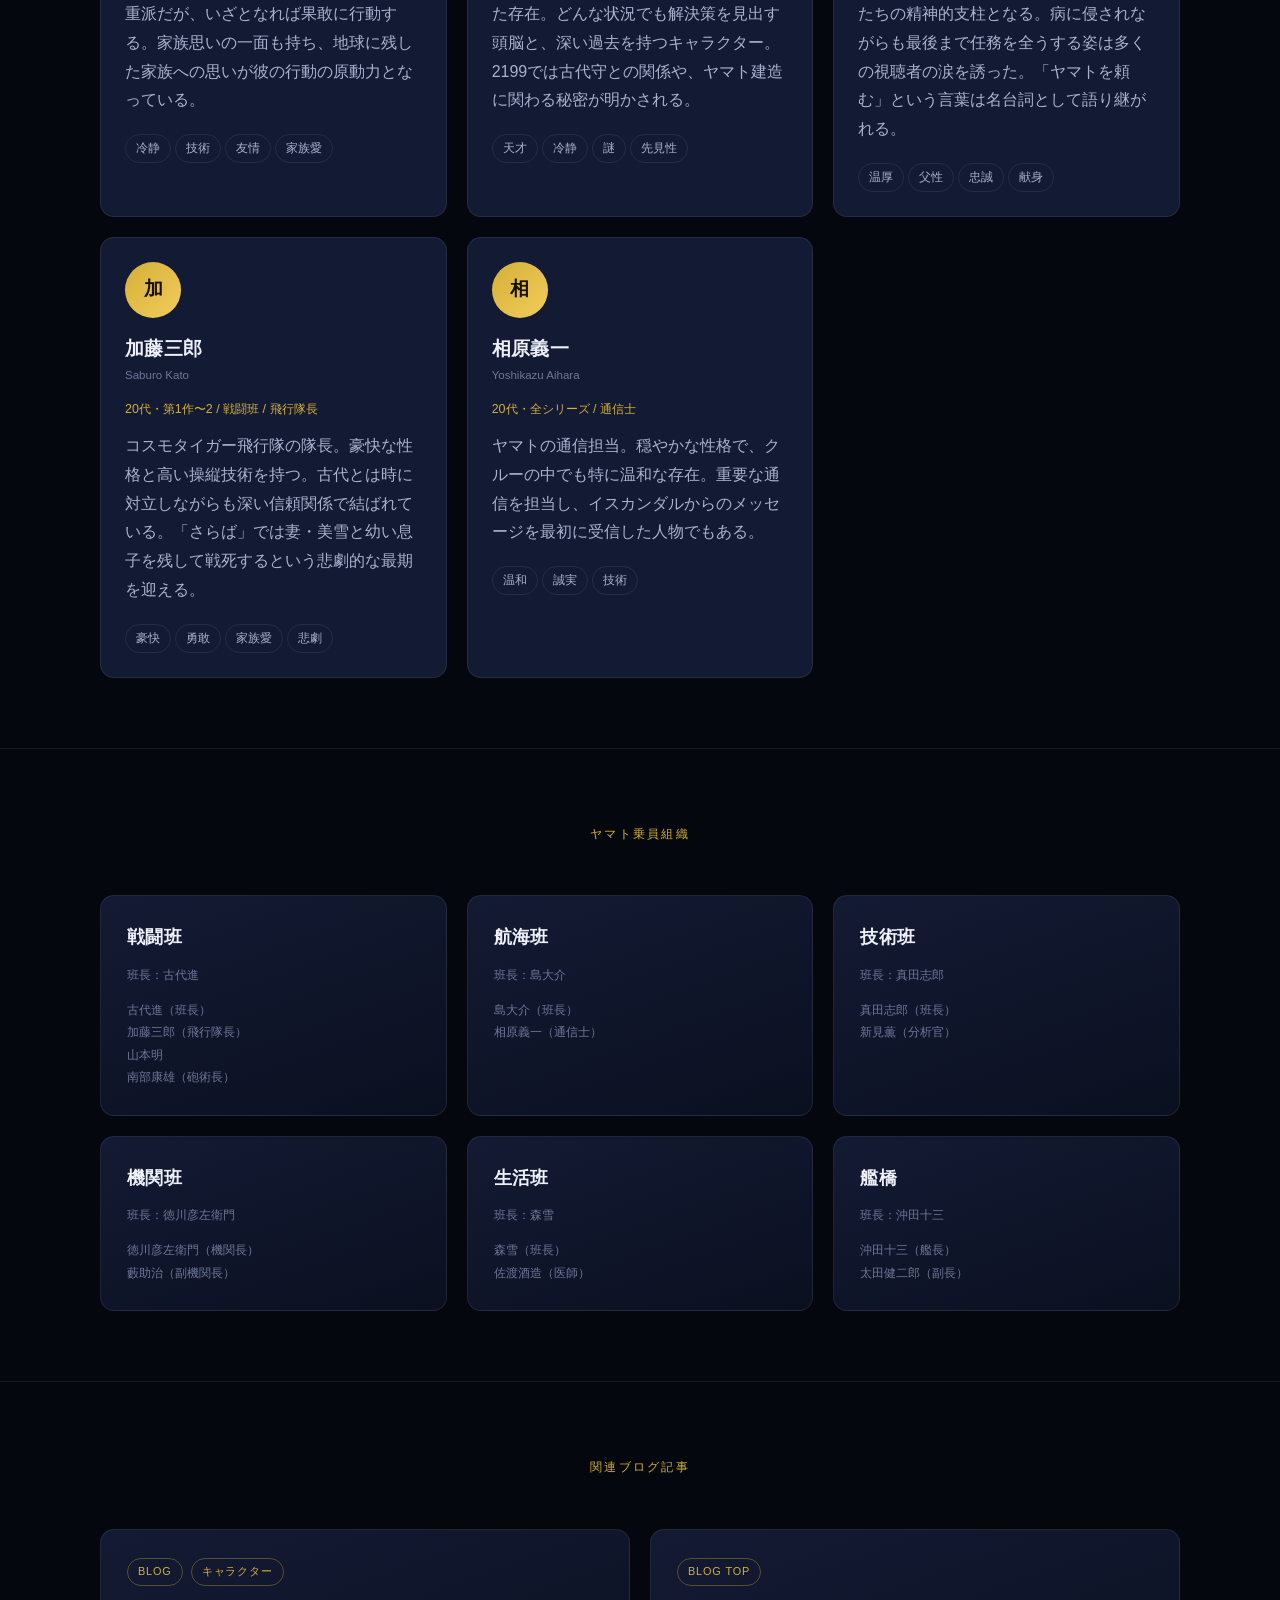
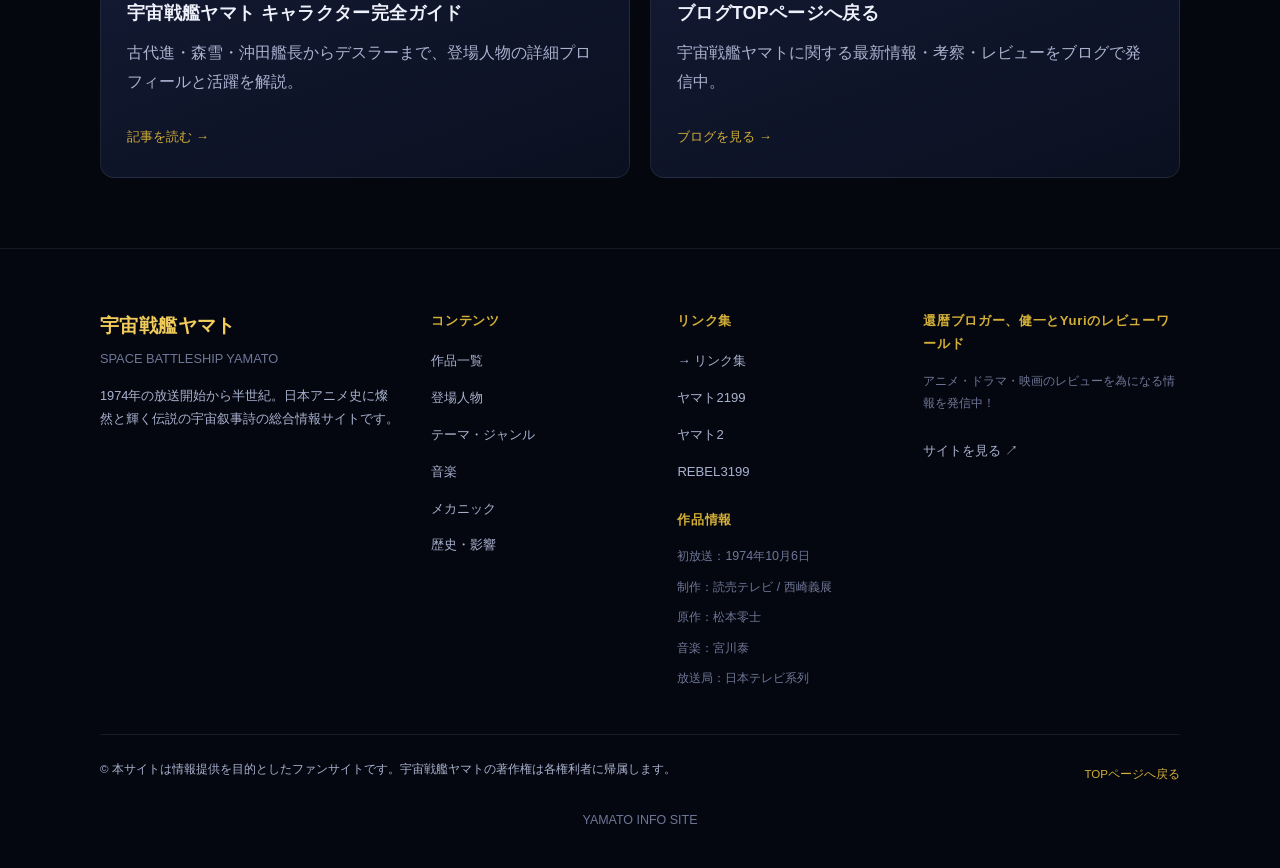
==== commit df9cb572: "1974年版ヤマト第25・26話レビューを追加、宇宙戦艦ヤマト2特設ページを新設 - index.htmlに未掲載だった第25話・第26話のameblo.jpレビューリンクを追加(全26話掲載完了) " ====
--- a/characters.html
+++ b/characters.html
@@ -26,6 +26,7 @@
       <a href="history.html">歴史・影響</a>
       <a href="links.html">リンク集</a>
       <a href="yamato2199.html">ヤマト2199</a>
+      <a href="yamato2.html">ヤマト2</a>
       <a href="rebel3199.html">REBEL3199</a>
       <a href="https://www.anime-station.org/" target="_blank" rel="noopener noreferrer" class="nav-external">健一とYuriのレビューワールド ↗</a>
     </nav>
@@ -310,6 +311,7 @@
         <ul>
           <li><a href="links.html">→ リンク集</a></li>
           <li><a href="yamato2199.html">ヤマト2199</a></li>
+          <li><a href="yamato2.html">ヤマト2</a></li>
           <li><a href="rebel3199.html">REBEL3199</a></li>
         </ul>
         <h3 style="margin-top:22px;">作品情報</h3>
